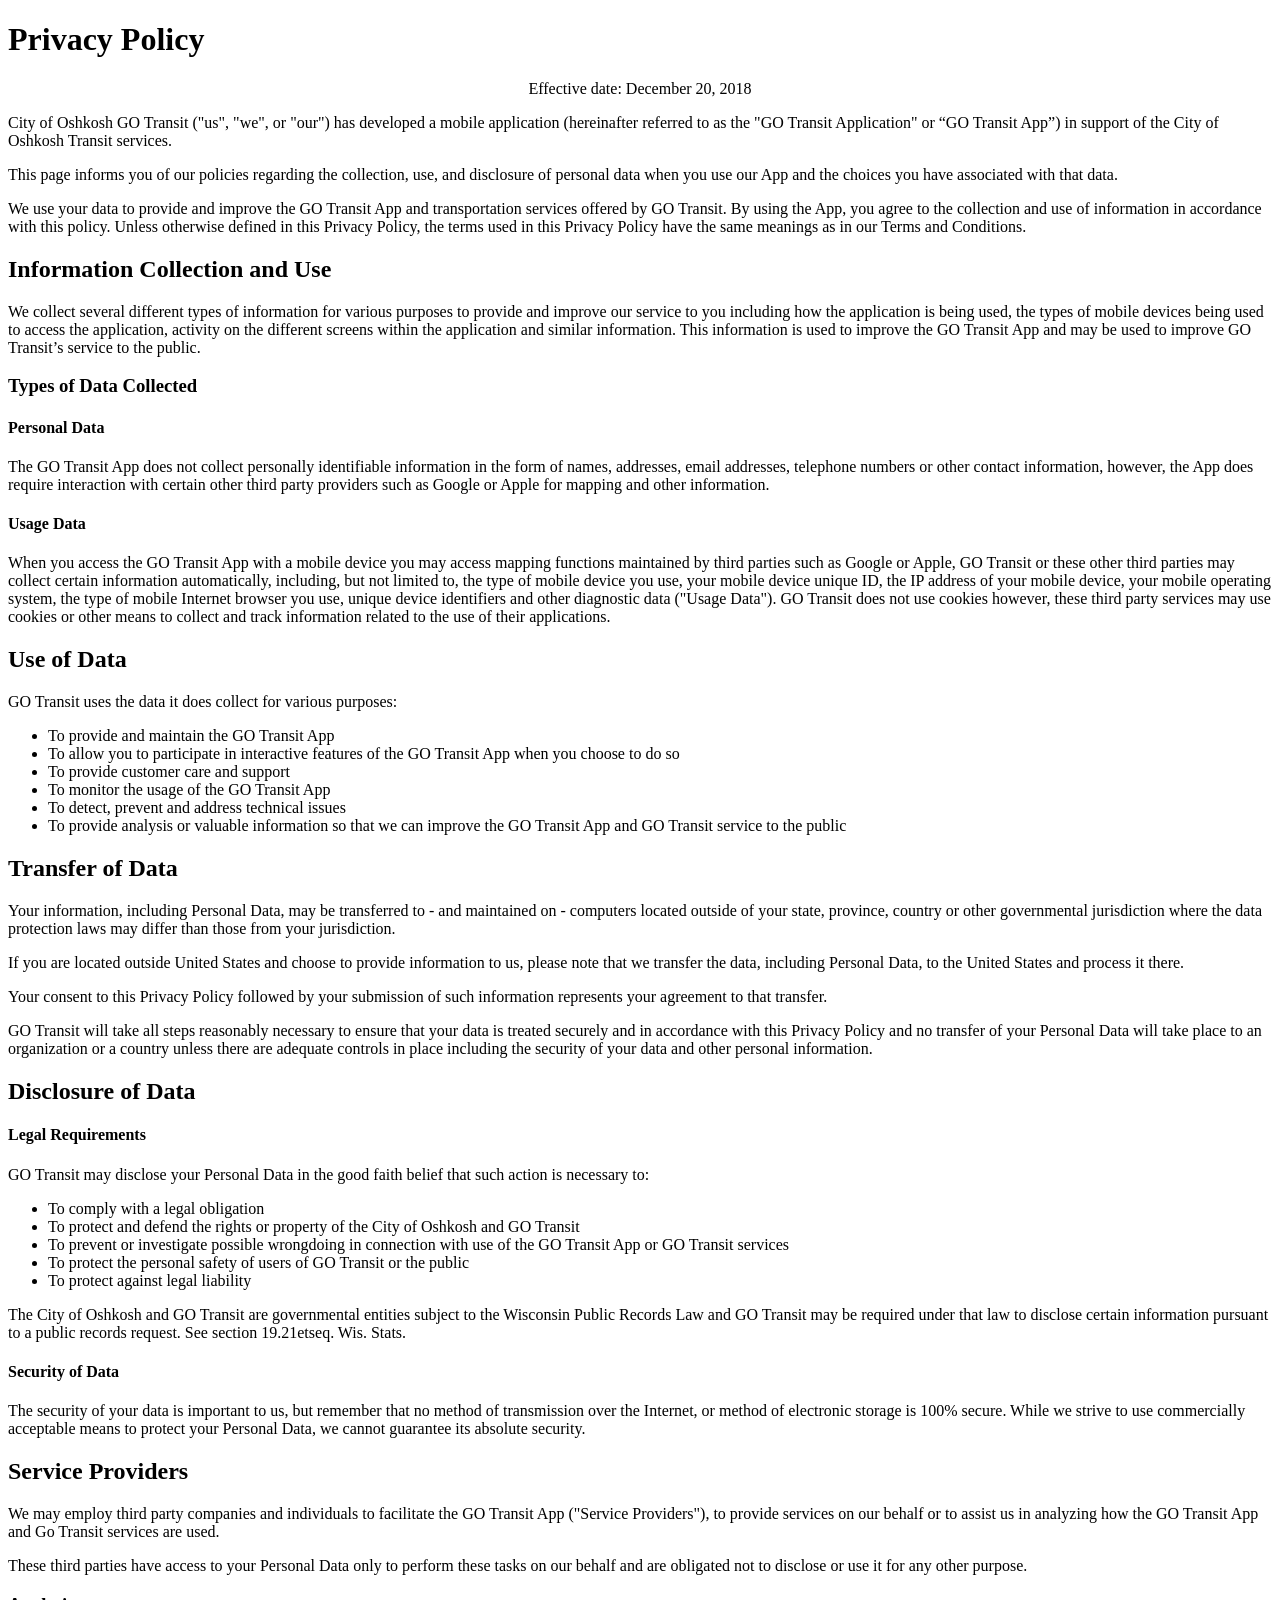
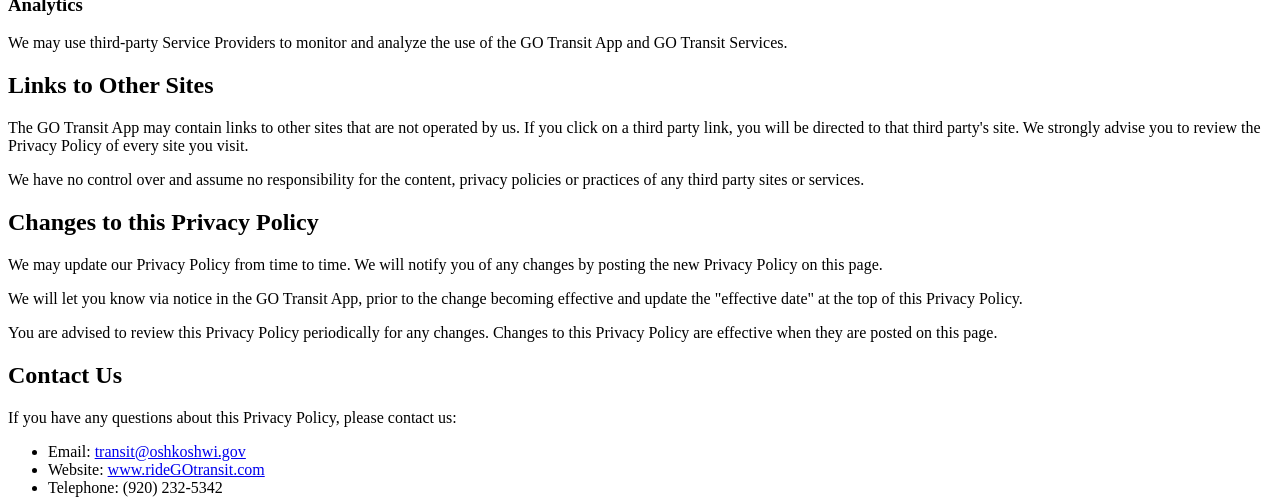
==== index.html @ aa4ab66d "Rename Privacy Policy - Oshkosh GO Transit.html to index.html" ====
<!DOCTYPE html>
<!-- saved from url=(0052)https://www.oshkoshwi.gov/transit/PrivacyPolicy.aspx -->
<html lang="en" style="height: 100%;"><head><meta http-equiv="Content-Type" content="text/html; charset=UTF-8">
    
    <main>
        <div id="InteriorHeader">
            
                
    <h1>Privacy Policy</h1>

           
        </div>
        <div class="container" id="ContentBody">
            
   
<p align="center">Effective date: December 20, 2018</p>
<p>City of Oshkosh GO Transit ("us", "we", or "our") has developed a mobile application (hereinafter referred to as the "GO Transit Application" or “GO Transit App”) in support of the City of Oshkosh Transit services.</p>
<p>This page informs you of our policies regarding the collection, use, and disclosure of personal data when you use our App and the choices you have associated with that data. </p>
<p>We use your data to provide and improve the GO Transit App and transportation services offered by GO Transit. By using the App, you agree to the collection and use of information in accordance with this policy. Unless otherwise defined in this Privacy Policy, the terms used in this Privacy Policy have the same meanings as in our Terms and Conditions.</p>
<h2>Information Collection and Use</h2>
<p>We collect several different types of information for various purposes to provide and improve our service to you including how the application is being used, the types of mobile devices being used to access the application, activity on the different screens within the application and similar information.  This information is used to improve the GO Transit App and may be used to improve GO Transit’s service to the public.</p>
<h3>Types of Data Collected</h3>
<h4>Personal Data</h4>
<p>The GO Transit App does not collect personally identifiable information in the form of names, addresses, email addresses, telephone numbers or other contact information, however, the App does require interaction with certain other third party providers such as Google or Apple for mapping and other information.</p>
<h4>Usage Data</h4>
<p>When you access the GO Transit App with a mobile device you may access mapping functions maintained by third parties such as Google or Apple, GO Transit or these other third parties may collect certain information automatically, including, but not limited to, the type of mobile device you use, your mobile device unique ID, the IP address of your mobile device, your mobile operating system, the type of mobile Internet browser you use, unique device identifiers and other diagnostic data ("Usage Data").  GO Transit does not use cookies however, these third party services may use cookies or other means to collect and track information related to the use of their applications.</p>
<h2>Use of Data</h2>
<p>GO Transit uses the data it does collect for various purposes:</p>
<ul>
<li>To provide and maintain the GO Transit App</li>
<li>To allow you to participate in interactive features of the GO Transit App when you choose to do so</li>
<li>To provide customer care and support</li>
<li>To monitor the usage of the GO Transit App</li>
<li>To detect, prevent and address technical issues</li>
<li>To provide analysis or valuable information so that we can improve the GO Transit App and GO Transit service to the public</li>
</ul>
<h2>Transfer of Data</h2>
<p>Your information, including Personal Data, may be transferred to - and maintained on - computers located outside of your state, province, country or other governmental jurisdiction where the data protection laws may differ than those from your jurisdiction.</p>
<p>If you are located outside United States and choose to provide information to us, please note that we transfer the data, including Personal Data, to the United States and process it there.</p>
<p>Your consent to this Privacy Policy followed by your submission of such information represents your agreement to that transfer.</p>
<p>GO Transit will take all steps reasonably necessary to ensure that your data is treated securely and in accordance with this Privacy Policy and no transfer of your Personal Data will take place to an organization or a country unless there are adequate controls in place including the security of your data and other personal information.</p>
<h2>Disclosure of Data</h2>
<h4>Legal Requirements</h4>
<p>GO Transit may disclose your Personal Data in the good faith belief that such action is necessary to:</p>
<ul>
<li>To comply with a legal obligation</li>
<li>	To protect and defend the rights or property of the City of Oshkosh and GO Transit</li>
<li>To prevent or investigate possible wrongdoing in connection with use of the GO Transit App or GO Transit services</li>
<li>To protect the personal safety of users of GO Transit or the public</li>
<li>To protect against legal liability</li>
</ul>
<p>The City of Oshkosh and GO Transit are governmental entities subject to the Wisconsin Public Records Law and GO Transit may be required under that law to disclose certain information pursuant to a public records request.  See section 19.21etseq. Wis. Stats.</p>
<h4>Security of Data</h4>
<p>The security of your data is important to us, but remember that no method of transmission over the Internet, or method of electronic storage is 100% secure.  While we strive to use commercially acceptable means to protect your Personal Data, we cannot guarantee its absolute security.</p>
<h2>Service Providers</h2>
<p>We may employ third party companies and individuals to facilitate the GO Transit App ("Service Providers"), to provide services on our behalf or to assist us in analyzing how the GO Transit App and Go Transit services are used.</p>
<p>These third parties have access to your Personal Data only to perform these tasks on our behalf and are obligated not to disclose or use it for any other purpose.</p>
<h3>Analytics</h3>
<p>We may use third-party Service Providers to monitor and analyze the use of the GO Transit App and GO Transit Services.</p>
<h2>Links to Other Sites</h2>
<p>The GO Transit App may contain links to other sites that are not operated by us.  If you click on a third party link, you will be directed to that third party's site.  We strongly advise you to review the Privacy Policy of every site you visit.</p>
<p>We have no control over and assume no responsibility for the content, privacy policies or practices of any third party sites or services.</p>
<h2>Changes to this Privacy Policy</h2>
<p>We may update our Privacy Policy from time to time.  We will notify you of any changes by posting the new Privacy Policy on this page.</p>
<p>We will let you know via notice in the GO Transit App, prior to the change becoming effective and update the "effective date" at the top of this Privacy Policy.</p>
<p>You are advised to review this Privacy Policy periodically for any changes.  Changes to this Privacy Policy are effective when they are posted on this page.</p>
<h2>Contact Us</h2>
<p>If you have any questions about this Privacy Policy, please contact us:</p>
<ul>
<li>Email: <a href="mailto:transit@oshkoshwi.gov">transit@oshkoshwi.gov</a></li>
<li>Website: <a href="https://www.ridegotransit.com/" target="_blank">www.rideGOtransit.com</a></li>
<li>Telephone: (920) 232-5342 </li>
</ul>

        </div>
    </main>
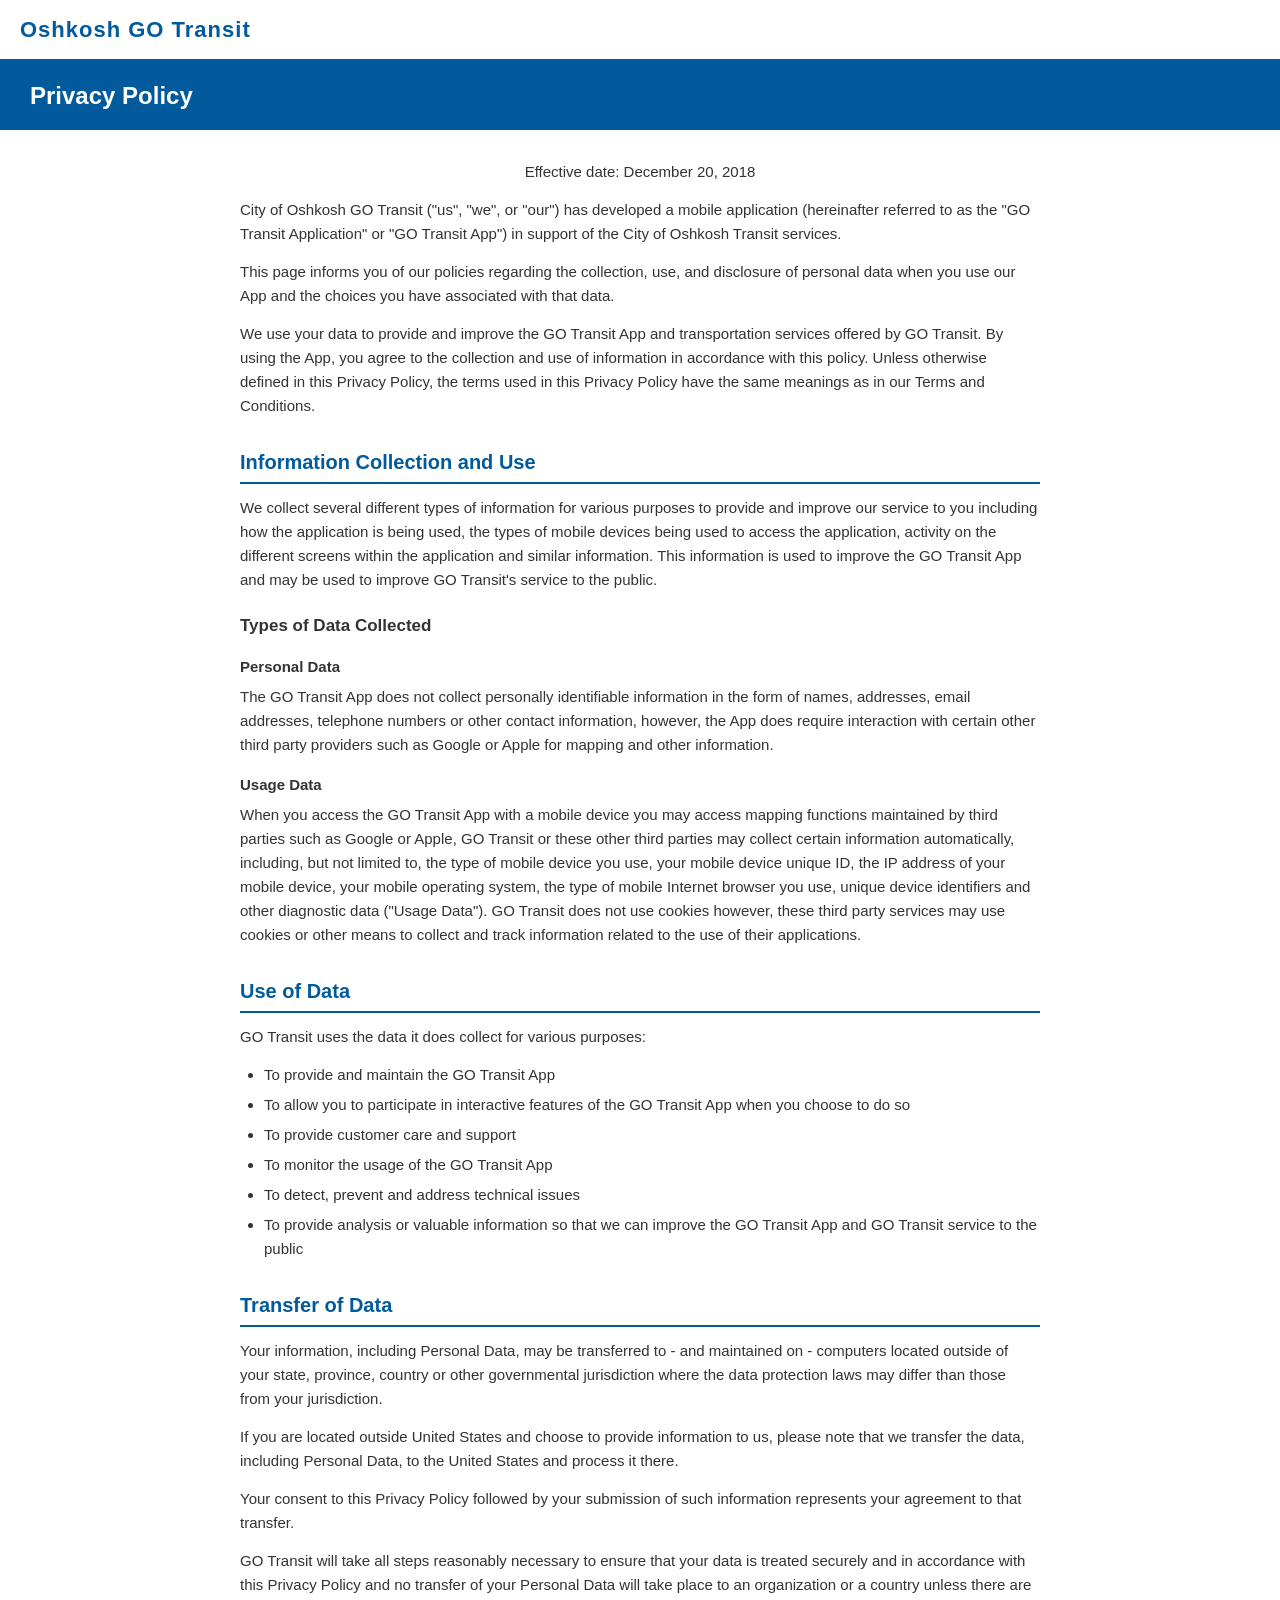
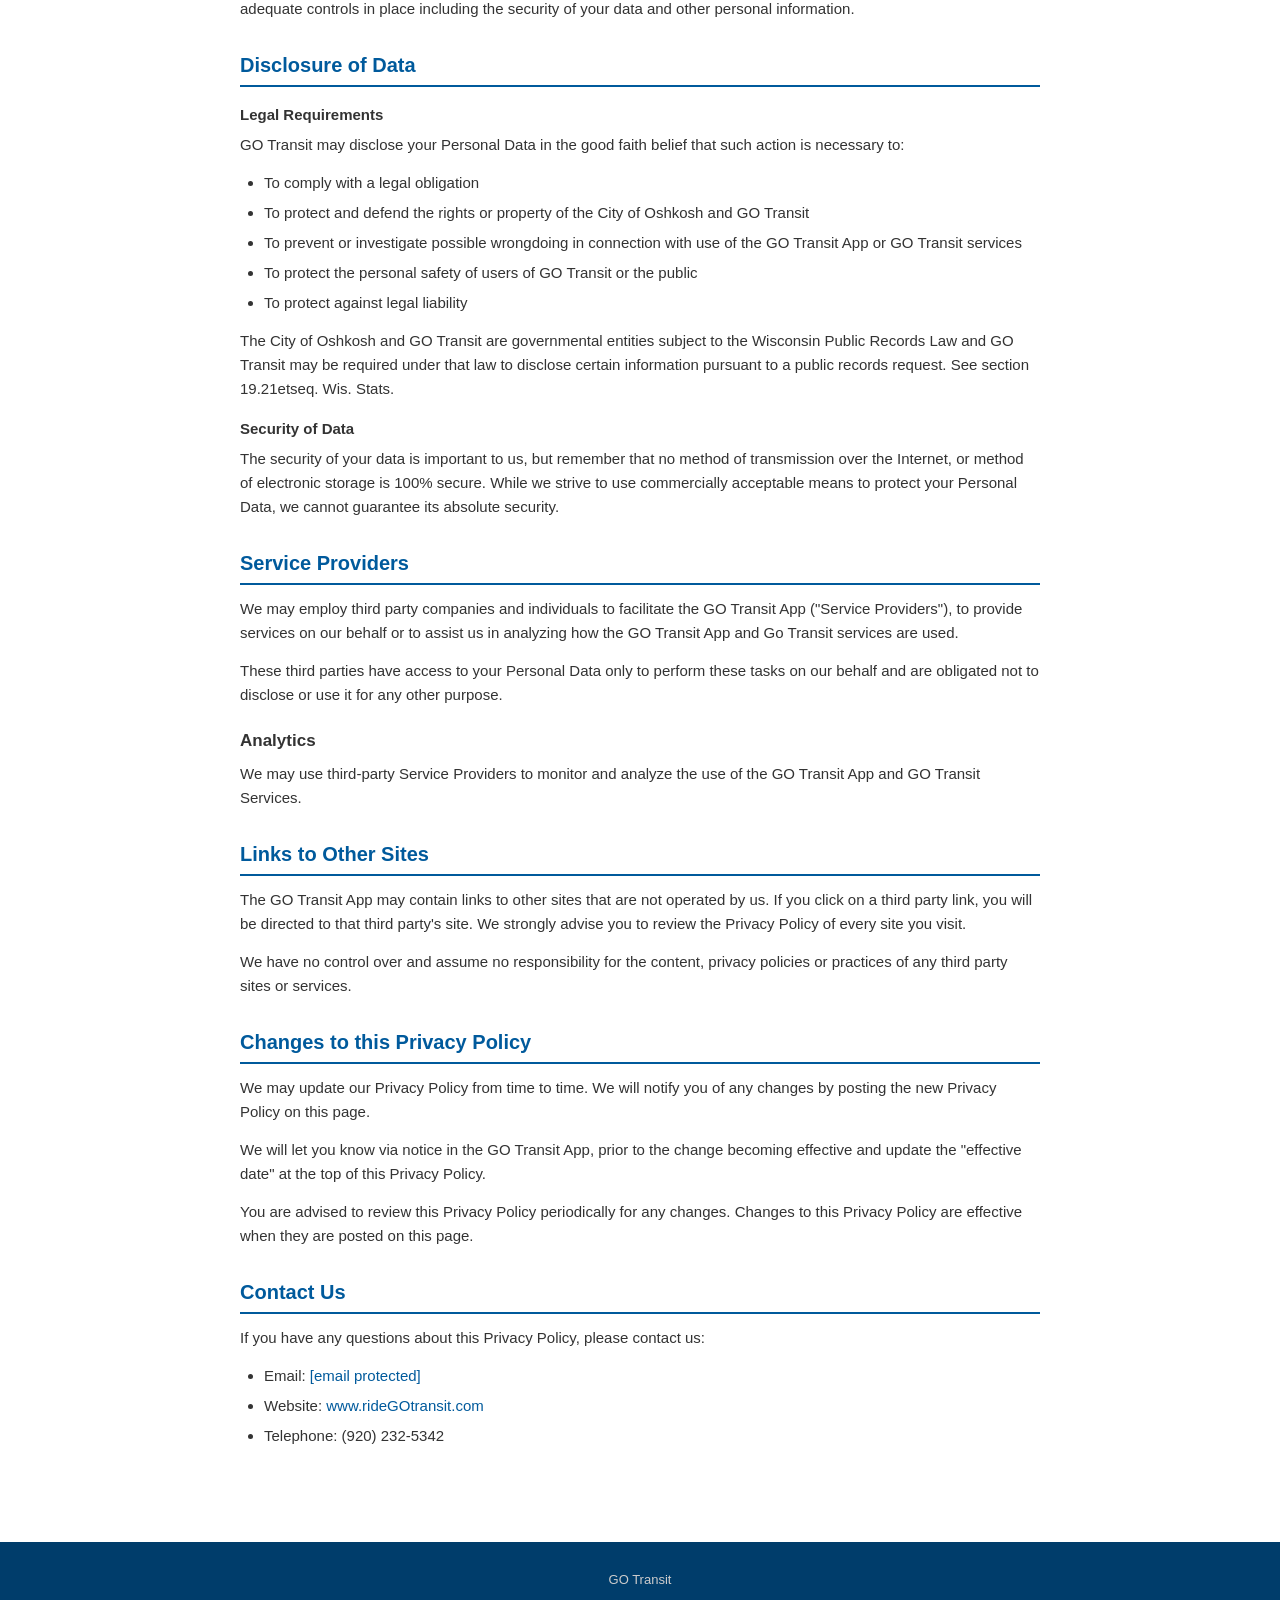
==== commit 5fcf3c6e: "Revise Privacy Policy page structure and content" ====
--- a/index.html
+++ b/index.html
@@ -1,82 +1,193 @@
 <!DOCTYPE html>
-<!-- saved from url=(0052)https://www.oshkoshwi.gov/transit/PrivacyPolicy.aspx -->
-<html lang="en" style="height: 100%;"><head><meta http-equiv="Content-Type" content="text/html; charset=UTF-8">
-    
-    <main>
-        <div id="InteriorHeader">
-            
-                
+<html lang="en">
+<head>
+  <meta http-equiv="Content-Type" content="text/html; charset=UTF-8">
+  <meta name="viewport" content="width=device-width, initial-scale=1.0">
+  <title>Privacy Policy - Oshkosh GO Transit</title>
+  <style>
+    * { box-sizing: border-box; margin: 0; padding: 0; }
+
+    body {
+      font-family: Arial, Helvetica, sans-serif;
+      font-size: 15px;
+      line-height: 1.6;
+      color: #333;
+      background: #fff;
+    }
+
+    /* Header */
+    #header {
+      background-color: #fff;
+      border-bottom: 4px solid #005a9c;
+      padding: 12px 20px;
+    }
+    #header img {
+      height: 60px;
+    }
+
+    /* Interior header / page title bar */
+    #InteriorHeader {
+      background-color: #005a9c;
+      color: #fff;
+      padding: 14px 30px;
+    }
+    #InteriorHeader h1 {
+      font-size: 24px;
+      font-weight: bold;
+      color: #fff;
+      margin: 0;
+    }
+
+    /* Main content */
+    .container#ContentBody {
+      max-width: 860px;
+      margin: 30px auto;
+      padding: 0 30px 40px;
+    }
+
+    p {
+      margin: 0 0 14px;
+    }
+
+    h2 {
+      font-size: 20px;
+      color: #005a9c;
+      border-bottom: 2px solid #005a9c;
+      padding-bottom: 4px;
+      margin: 28px 0 12px;
+    }
+
+    h3 {
+      font-size: 17px;
+      color: #333;
+      margin: 20px 0 8px;
+    }
+
+    h4 {
+      font-size: 15px;
+      font-weight: bold;
+      color: #333;
+      margin: 16px 0 6px;
+    }
+
+    ul {
+      margin: 0 0 14px 24px;
+    }
+
+    ul li {
+      margin-bottom: 6px;
+    }
+
+    a {
+      color: #005a9c;
+      text-decoration: none;
+    }
+
+    a:hover {
+      text-decoration: underline;
+    }
+
+    /* Footer */
+    #footer {
+      background-color: #003d6b;
+      color: #ccc;
+      text-align: center;
+      padding: 24px 20px;
+      font-size: 13px;
+      margin-top: 40px;
+    }
+    #footer p {
+      margin: 4px 0;
+      color: #ccc;
+    }
+  </style>
+</head>
+<body>
+
+  <div id="header">
+    <span style="font-size: 22px; font-weight: bold; color: #005a9c; letter-spacing: 1px;">Oshkosh GO Transit</span>
+  </div>
+
+  <div id="InteriorHeader">
     <h1>Privacy Policy</h1>
+  </div>
 
-           
-        </div>
-        <div class="container" id="ContentBody">
-            
-   
-<p align="center">Effective date: December 20, 2018</p>
-<p>City of Oshkosh GO Transit ("us", "we", or "our") has developed a mobile application (hereinafter referred to as the "GO Transit Application" or “GO Transit App”) in support of the City of Oshkosh Transit services.</p>
-<p>This page informs you of our policies regarding the collection, use, and disclosure of personal data when you use our App and the choices you have associated with that data. </p>
-<p>We use your data to provide and improve the GO Transit App and transportation services offered by GO Transit. By using the App, you agree to the collection and use of information in accordance with this policy. Unless otherwise defined in this Privacy Policy, the terms used in this Privacy Policy have the same meanings as in our Terms and Conditions.</p>
-<h2>Information Collection and Use</h2>
-<p>We collect several different types of information for various purposes to provide and improve our service to you including how the application is being used, the types of mobile devices being used to access the application, activity on the different screens within the application and similar information.  This information is used to improve the GO Transit App and may be used to improve GO Transit’s service to the public.</p>
-<h3>Types of Data Collected</h3>
-<h4>Personal Data</h4>
-<p>The GO Transit App does not collect personally identifiable information in the form of names, addresses, email addresses, telephone numbers or other contact information, however, the App does require interaction with certain other third party providers such as Google or Apple for mapping and other information.</p>
-<h4>Usage Data</h4>
-<p>When you access the GO Transit App with a mobile device you may access mapping functions maintained by third parties such as Google or Apple, GO Transit or these other third parties may collect certain information automatically, including, but not limited to, the type of mobile device you use, your mobile device unique ID, the IP address of your mobile device, your mobile operating system, the type of mobile Internet browser you use, unique device identifiers and other diagnostic data ("Usage Data").  GO Transit does not use cookies however, these third party services may use cookies or other means to collect and track information related to the use of their applications.</p>
-<h2>Use of Data</h2>
-<p>GO Transit uses the data it does collect for various purposes:</p>
-<ul>
-<li>To provide and maintain the GO Transit App</li>
-<li>To allow you to participate in interactive features of the GO Transit App when you choose to do so</li>
-<li>To provide customer care and support</li>
-<li>To monitor the usage of the GO Transit App</li>
-<li>To detect, prevent and address technical issues</li>
-<li>To provide analysis or valuable information so that we can improve the GO Transit App and GO Transit service to the public</li>
-</ul>
-<h2>Transfer of Data</h2>
-<p>Your information, including Personal Data, may be transferred to - and maintained on - computers located outside of your state, province, country or other governmental jurisdiction where the data protection laws may differ than those from your jurisdiction.</p>
-<p>If you are located outside United States and choose to provide information to us, please note that we transfer the data, including Personal Data, to the United States and process it there.</p>
-<p>Your consent to this Privacy Policy followed by your submission of such information represents your agreement to that transfer.</p>
-<p>GO Transit will take all steps reasonably necessary to ensure that your data is treated securely and in accordance with this Privacy Policy and no transfer of your Personal Data will take place to an organization or a country unless there are adequate controls in place including the security of your data and other personal information.</p>
-<h2>Disclosure of Data</h2>
-<h4>Legal Requirements</h4>
-<p>GO Transit may disclose your Personal Data in the good faith belief that such action is necessary to:</p>
-<ul>
-<li>To comply with a legal obligation</li>
-<li>	To protect and defend the rights or property of the City of Oshkosh and GO Transit</li>
-<li>To prevent or investigate possible wrongdoing in connection with use of the GO Transit App or GO Transit services</li>
-<li>To protect the personal safety of users of GO Transit or the public</li>
-<li>To protect against legal liability</li>
-</ul>
-<p>The City of Oshkosh and GO Transit are governmental entities subject to the Wisconsin Public Records Law and GO Transit may be required under that law to disclose certain information pursuant to a public records request.  See section 19.21etseq. Wis. Stats.</p>
-<h4>Security of Data</h4>
-<p>The security of your data is important to us, but remember that no method of transmission over the Internet, or method of electronic storage is 100% secure.  While we strive to use commercially acceptable means to protect your Personal Data, we cannot guarantee its absolute security.</p>
-<h2>Service Providers</h2>
-<p>We may employ third party companies and individuals to facilitate the GO Transit App ("Service Providers"), to provide services on our behalf or to assist us in analyzing how the GO Transit App and Go Transit services are used.</p>
-<p>These third parties have access to your Personal Data only to perform these tasks on our behalf and are obligated not to disclose or use it for any other purpose.</p>
-<h3>Analytics</h3>
-<p>We may use third-party Service Providers to monitor and analyze the use of the GO Transit App and GO Transit Services.</p>
-<h2>Links to Other Sites</h2>
-<p>The GO Transit App may contain links to other sites that are not operated by us.  If you click on a third party link, you will be directed to that third party's site.  We strongly advise you to review the Privacy Policy of every site you visit.</p>
-<p>We have no control over and assume no responsibility for the content, privacy policies or practices of any third party sites or services.</p>
-<h2>Changes to this Privacy Policy</h2>
-<p>We may update our Privacy Policy from time to time.  We will notify you of any changes by posting the new Privacy Policy on this page.</p>
-<p>We will let you know via notice in the GO Transit App, prior to the change becoming effective and update the "effective date" at the top of this Privacy Policy.</p>
-<p>You are advised to review this Privacy Policy periodically for any changes.  Changes to this Privacy Policy are effective when they are posted on this page.</p>
-<h2>Contact Us</h2>
-<p>If you have any questions about this Privacy Policy, please contact us:</p>
-<ul>
-<li>Email: <a href="mailto:transit@oshkoshwi.gov">transit@oshkoshwi.gov</a></li>
-<li>Website: <a href="https://www.ridegotransit.com/" target="_blank">www.rideGOtransit.com</a></li>
-<li>Telephone: (920) 232-5342 </li>
-</ul>
+  <main>
+    <div class="container" id="ContentBody">
 
-        </div>
-    </main>
-    
-  
-    
- 
+      <p align="center">Effective date: December 20, 2018</p>
+      <p>City of Oshkosh GO Transit ("us", "we", or "our") has developed a mobile application (hereinafter referred to as the "GO Transit Application" or "GO Transit App") in support of the City of Oshkosh Transit services.</p>
+      <p>This page informs you of our policies regarding the collection, use, and disclosure of personal data when you use our App and the choices you have associated with that data.</p>
+      <p>We use your data to provide and improve the GO Transit App and transportation services offered by GO Transit. By using the App, you agree to the collection and use of information in accordance with this policy. Unless otherwise defined in this Privacy Policy, the terms used in this Privacy Policy have the same meanings as in our Terms and Conditions.</p>
 
+      <h2>Information Collection and Use</h2>
+      <p>We collect several different types of information for various purposes to provide and improve our service to you including how the application is being used, the types of mobile devices being used to access the application, activity on the different screens within the application and similar information. This information is used to improve the GO Transit App and may be used to improve GO Transit's service to the public.</p>
 
+      <h3>Types of Data Collected</h3>
+      <h4>Personal Data</h4>
+      <p>The GO Transit App does not collect personally identifiable information in the form of names, addresses, email addresses, telephone numbers or other contact information, however, the App does require interaction with certain other third party providers such as Google or Apple for mapping and other information.</p>
+
+      <h4>Usage Data</h4>
+      <p>When you access the GO Transit App with a mobile device you may access mapping functions maintained by third parties such as Google or Apple, GO Transit or these other third parties may collect certain information automatically, including, but not limited to, the type of mobile device you use, your mobile device unique ID, the IP address of your mobile device, your mobile operating system, the type of mobile Internet browser you use, unique device identifiers and other diagnostic data ("Usage Data"). GO Transit does not use cookies however, these third party services may use cookies or other means to collect and track information related to the use of their applications.</p>
+
+      <h2>Use of Data</h2>
+      <p>GO Transit uses the data it does collect for various purposes:</p>
+      <ul>
+        <li>To provide and maintain the GO Transit App</li>
+        <li>To allow you to participate in interactive features of the GO Transit App when you choose to do so</li>
+        <li>To provide customer care and support</li>
+        <li>To monitor the usage of the GO Transit App</li>
+        <li>To detect, prevent and address technical issues</li>
+        <li>To provide analysis or valuable information so that we can improve the GO Transit App and GO Transit service to the public</li>
+      </ul>
+
+      <h2>Transfer of Data</h2>
+      <p>Your information, including Personal Data, may be transferred to - and maintained on - computers located outside of your state, province, country or other governmental jurisdiction where the data protection laws may differ than those from your jurisdiction.</p>
+      <p>If you are located outside United States and choose to provide information to us, please note that we transfer the data, including Personal Data, to the United States and process it there.</p>
+      <p>Your consent to this Privacy Policy followed by your submission of such information represents your agreement to that transfer.</p>
+      <p>GO Transit will take all steps reasonably necessary to ensure that your data is treated securely and in accordance with this Privacy Policy and no transfer of your Personal Data will take place to an organization or a country unless there are adequate controls in place including the security of your data and other personal information.</p>
+
+      <h2>Disclosure of Data</h2>
+      <h4>Legal Requirements</h4>
+      <p>GO Transit may disclose your Personal Data in the good faith belief that such action is necessary to:</p>
+      <ul>
+        <li>To comply with a legal obligation</li>
+        <li>To protect and defend the rights or property of the City of Oshkosh and GO Transit</li>
+        <li>To prevent or investigate possible wrongdoing in connection with use of the GO Transit App or GO Transit services</li>
+        <li>To protect the personal safety of users of GO Transit or the public</li>
+        <li>To protect against legal liability</li>
+      </ul>
+      <p>The City of Oshkosh and GO Transit are governmental entities subject to the Wisconsin Public Records Law and GO Transit may be required under that law to disclose certain information pursuant to a public records request. See section 19.21etseq. Wis. Stats.</p>
+
+      <h4>Security of Data</h4>
+      <p>The security of your data is important to us, but remember that no method of transmission over the Internet, or method of electronic storage is 100% secure. While we strive to use commercially acceptable means to protect your Personal Data, we cannot guarantee its absolute security.</p>
+
+      <h2>Service Providers</h2>
+      <p>We may employ third party companies and individuals to facilitate the GO Transit App ("Service Providers"), to provide services on our behalf or to assist us in analyzing how the GO Transit App and Go Transit services are used.</p>
+      <p>These third parties have access to your Personal Data only to perform these tasks on our behalf and are obligated not to disclose or use it for any other purpose.</p>
+
+      <h3>Analytics</h3>
+      <p>We may use third-party Service Providers to monitor and analyze the use of the GO Transit App and GO Transit Services.</p>
+
+      <h2>Links to Other Sites</h2>
+      <p>The GO Transit App may contain links to other sites that are not operated by us. If you click on a third party link, you will be directed to that third party's site. We strongly advise you to review the Privacy Policy of every site you visit.</p>
+      <p>We have no control over and assume no responsibility for the content, privacy policies or practices of any third party sites or services.</p>
+
+      <h2>Changes to this Privacy Policy</h2>
+      <p>We may update our Privacy Policy from time to time. We will notify you of any changes by posting the new Privacy Policy on this page.</p>
+      <p>We will let you know via notice in the GO Transit App, prior to the change becoming effective and update the "effective date" at the top of this Privacy Policy.</p>
+      <p>You are advised to review this Privacy Policy periodically for any changes. Changes to this Privacy Policy are effective when they are posted on this page.</p>
+
+      <h2>Contact Us</h2>
+      <p>If you have any questions about this Privacy Policy, please contact us:</p>
+      <ul>
+        <li>Email: <a href="/cdn-cgi/l/email-protection#fd898f9c938e9489bd928e9596928e958a94d39a928b"><span class="__cf_email__" data-cfemail="6713150609140e132708140f0c08140f100e49000811">[email&#160;protected]</span></a></li>
+        <li>Website: <a href="https://www.ridegotransit.com/" target="_blank">www.rideGOtransit.com</a></li>
+        <li>Telephone: (920) 232-5342</li>
+      </ul>
+
+    </div>
+  </main>
+
+  <div id="footer">
+    <p>GO Transit</p>
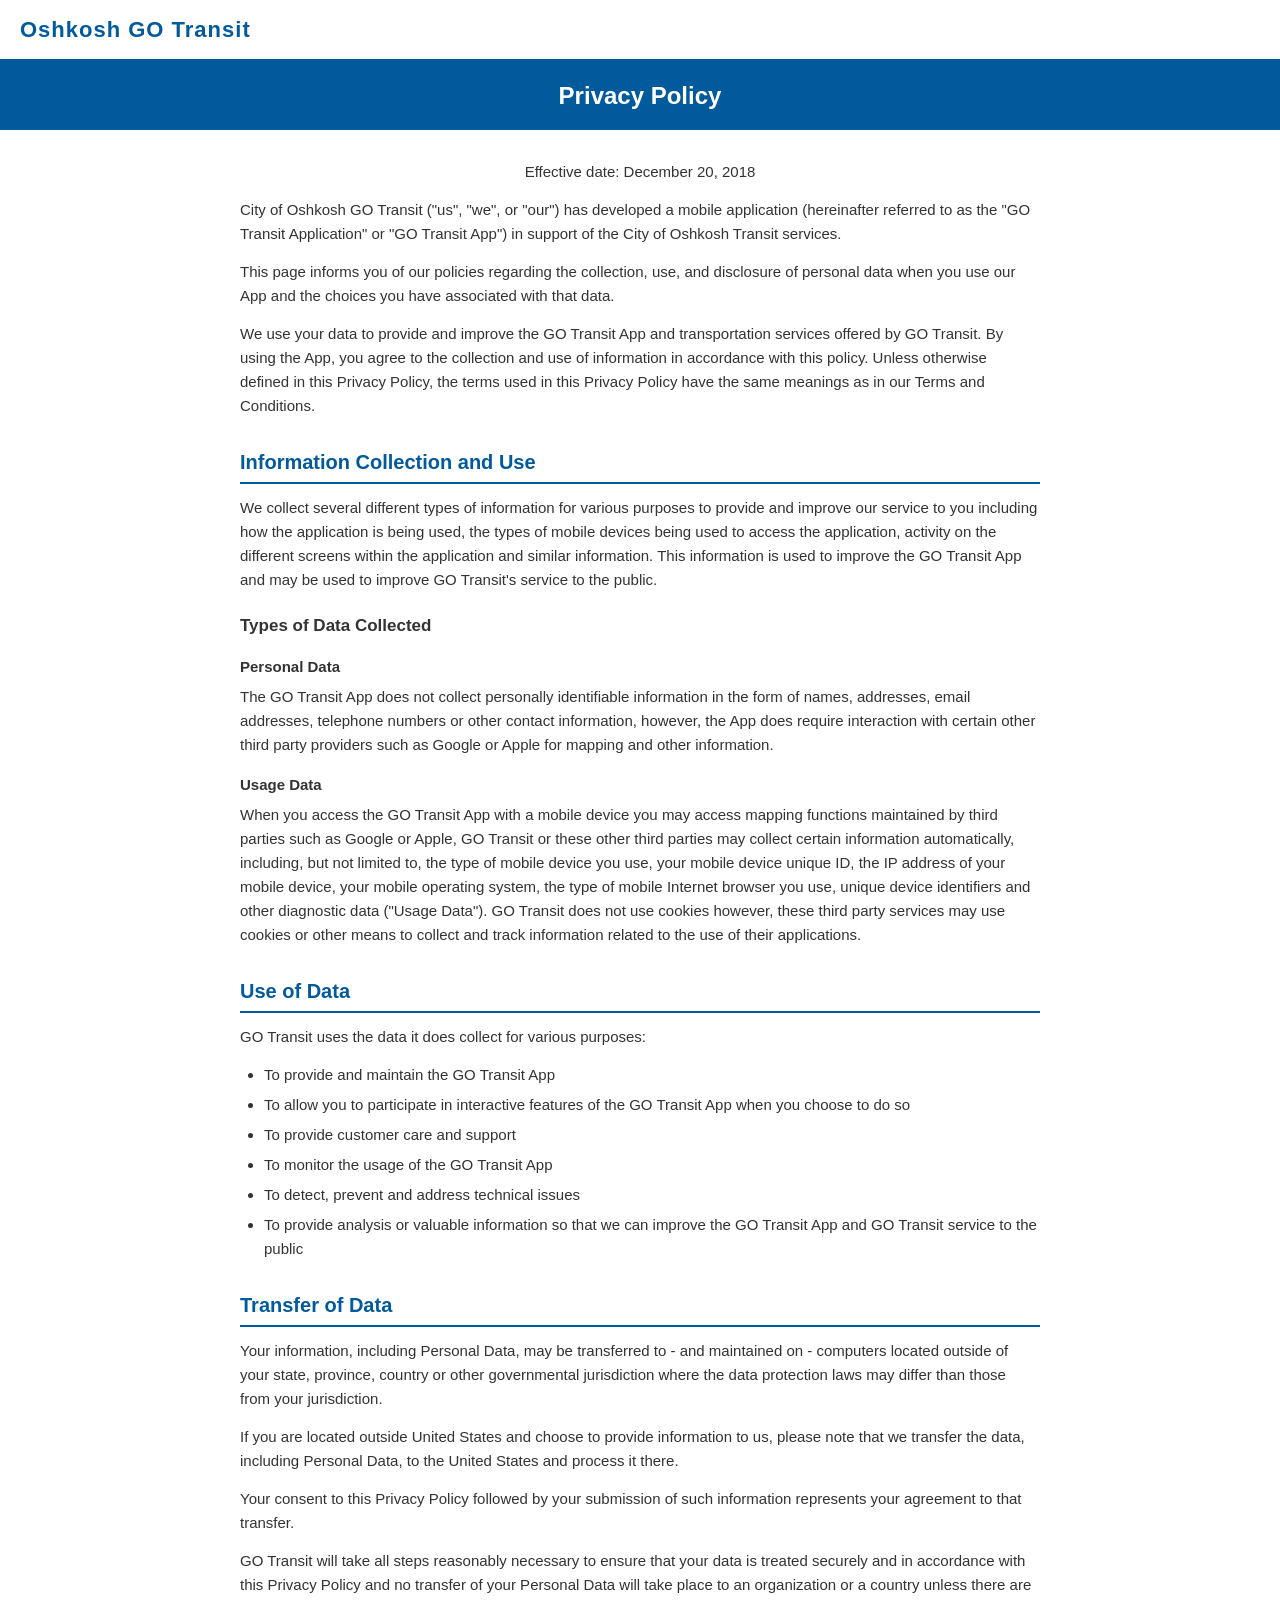
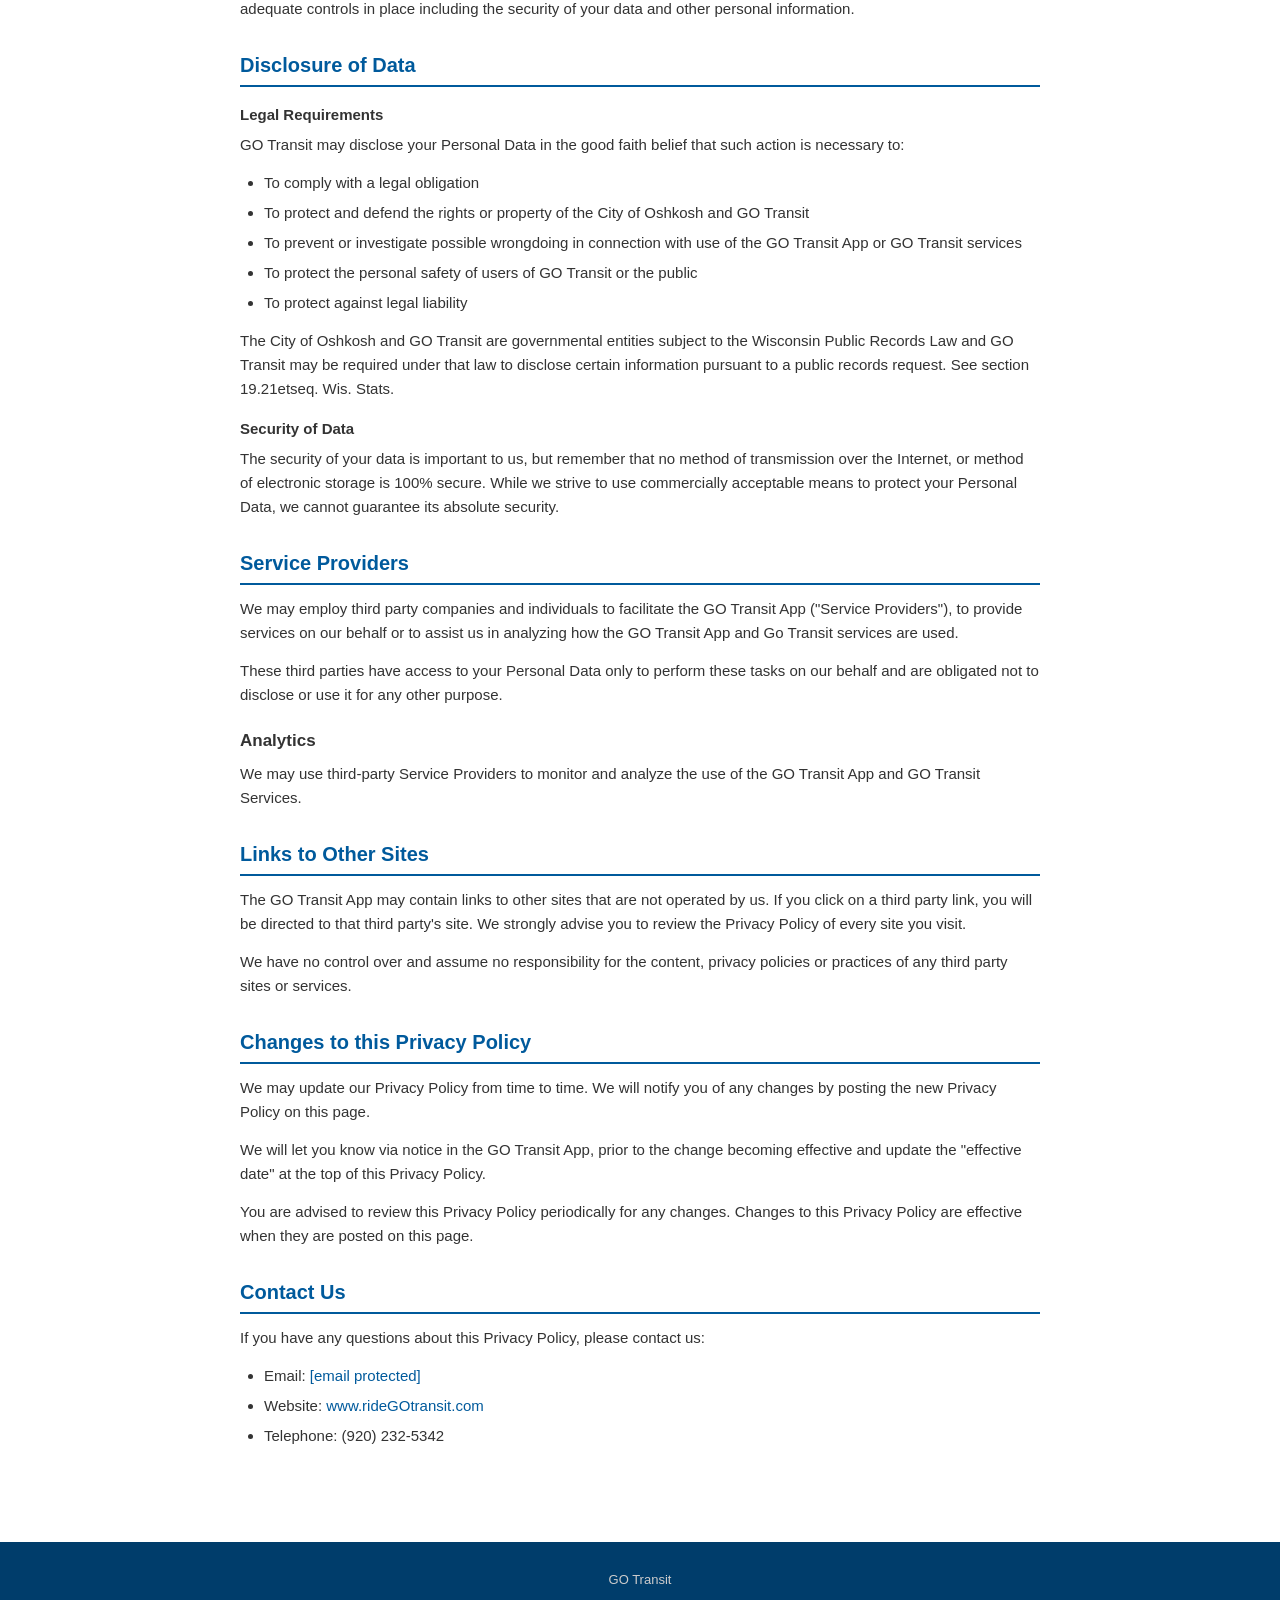
==== commit 48840d70: "Center align Privacy Policy header" ====
--- a/index.html
+++ b/index.html
@@ -109,7 +109,7 @@
   </div>
 
   <div id="InteriorHeader">
-    <h1>Privacy Policy</h1>
+    <h1 style="text-align: center;">Privacy Policy</h1>
   </div>
 
   <main>
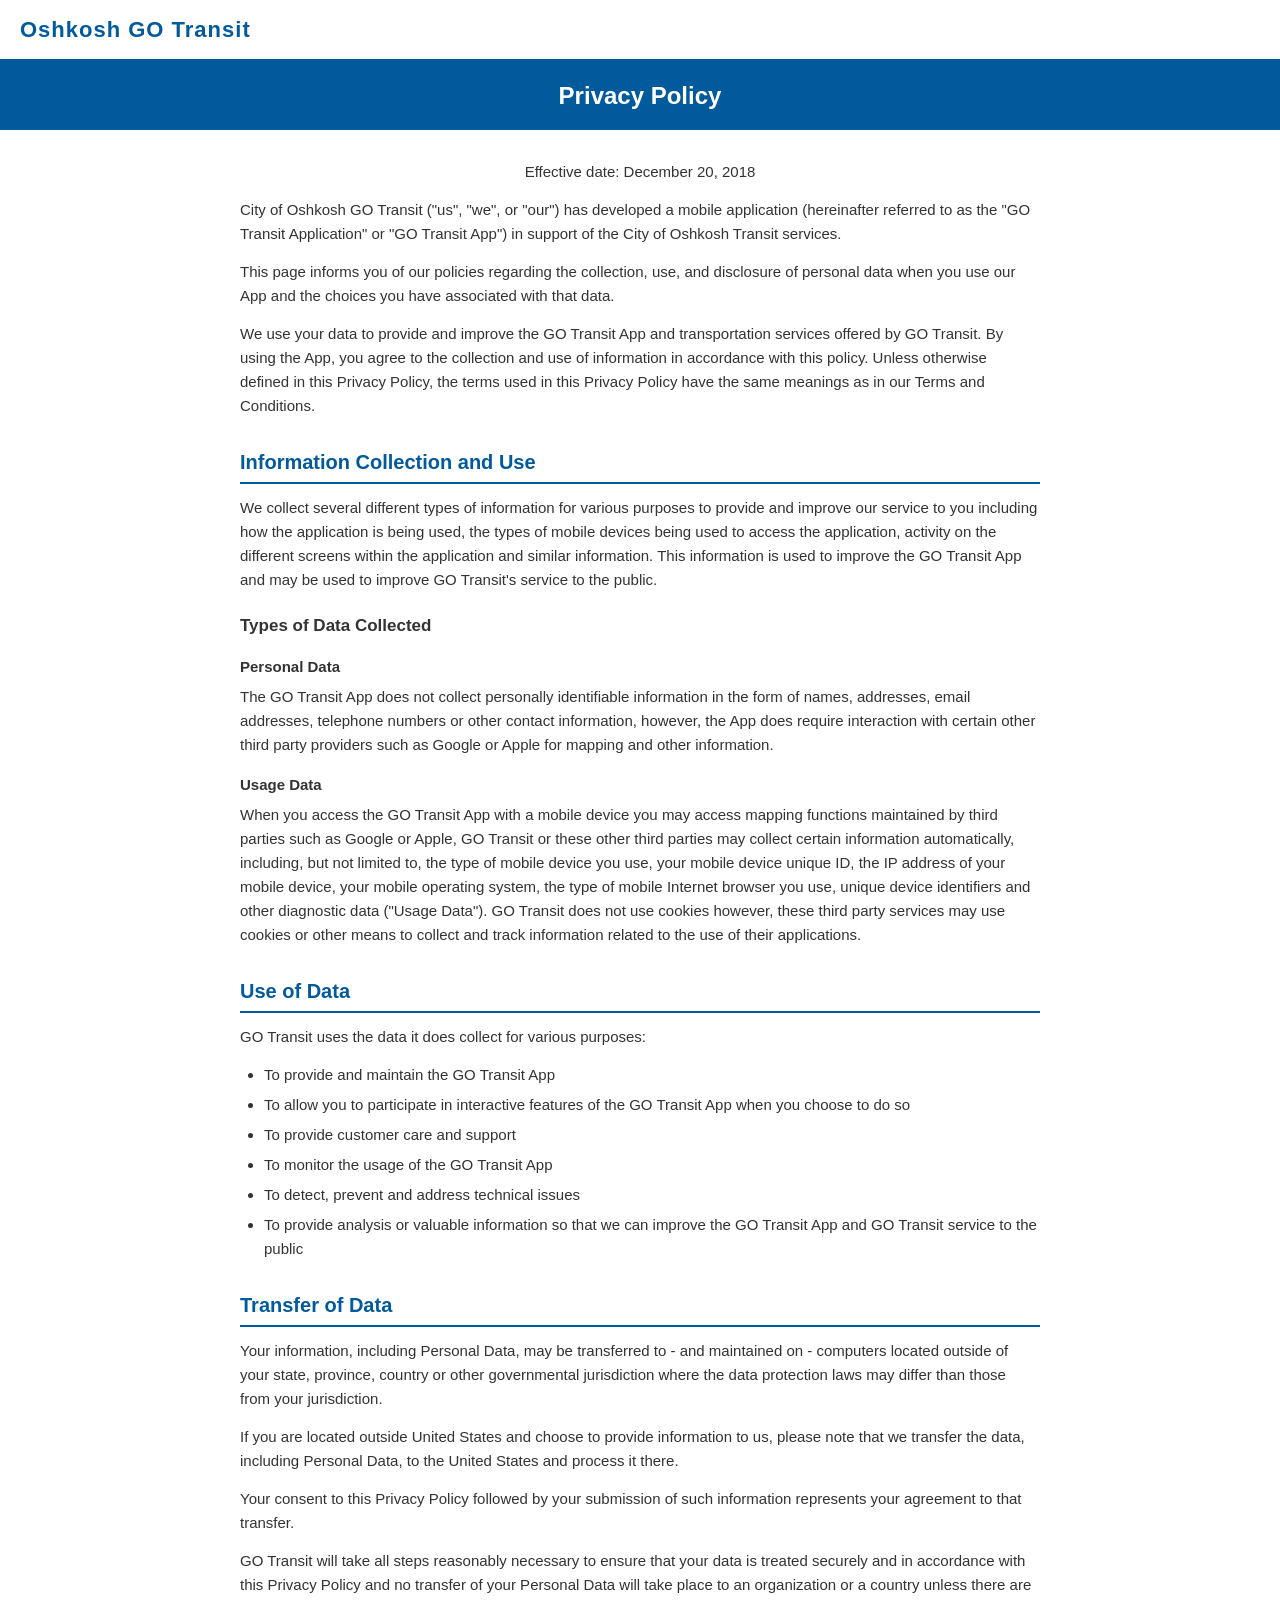
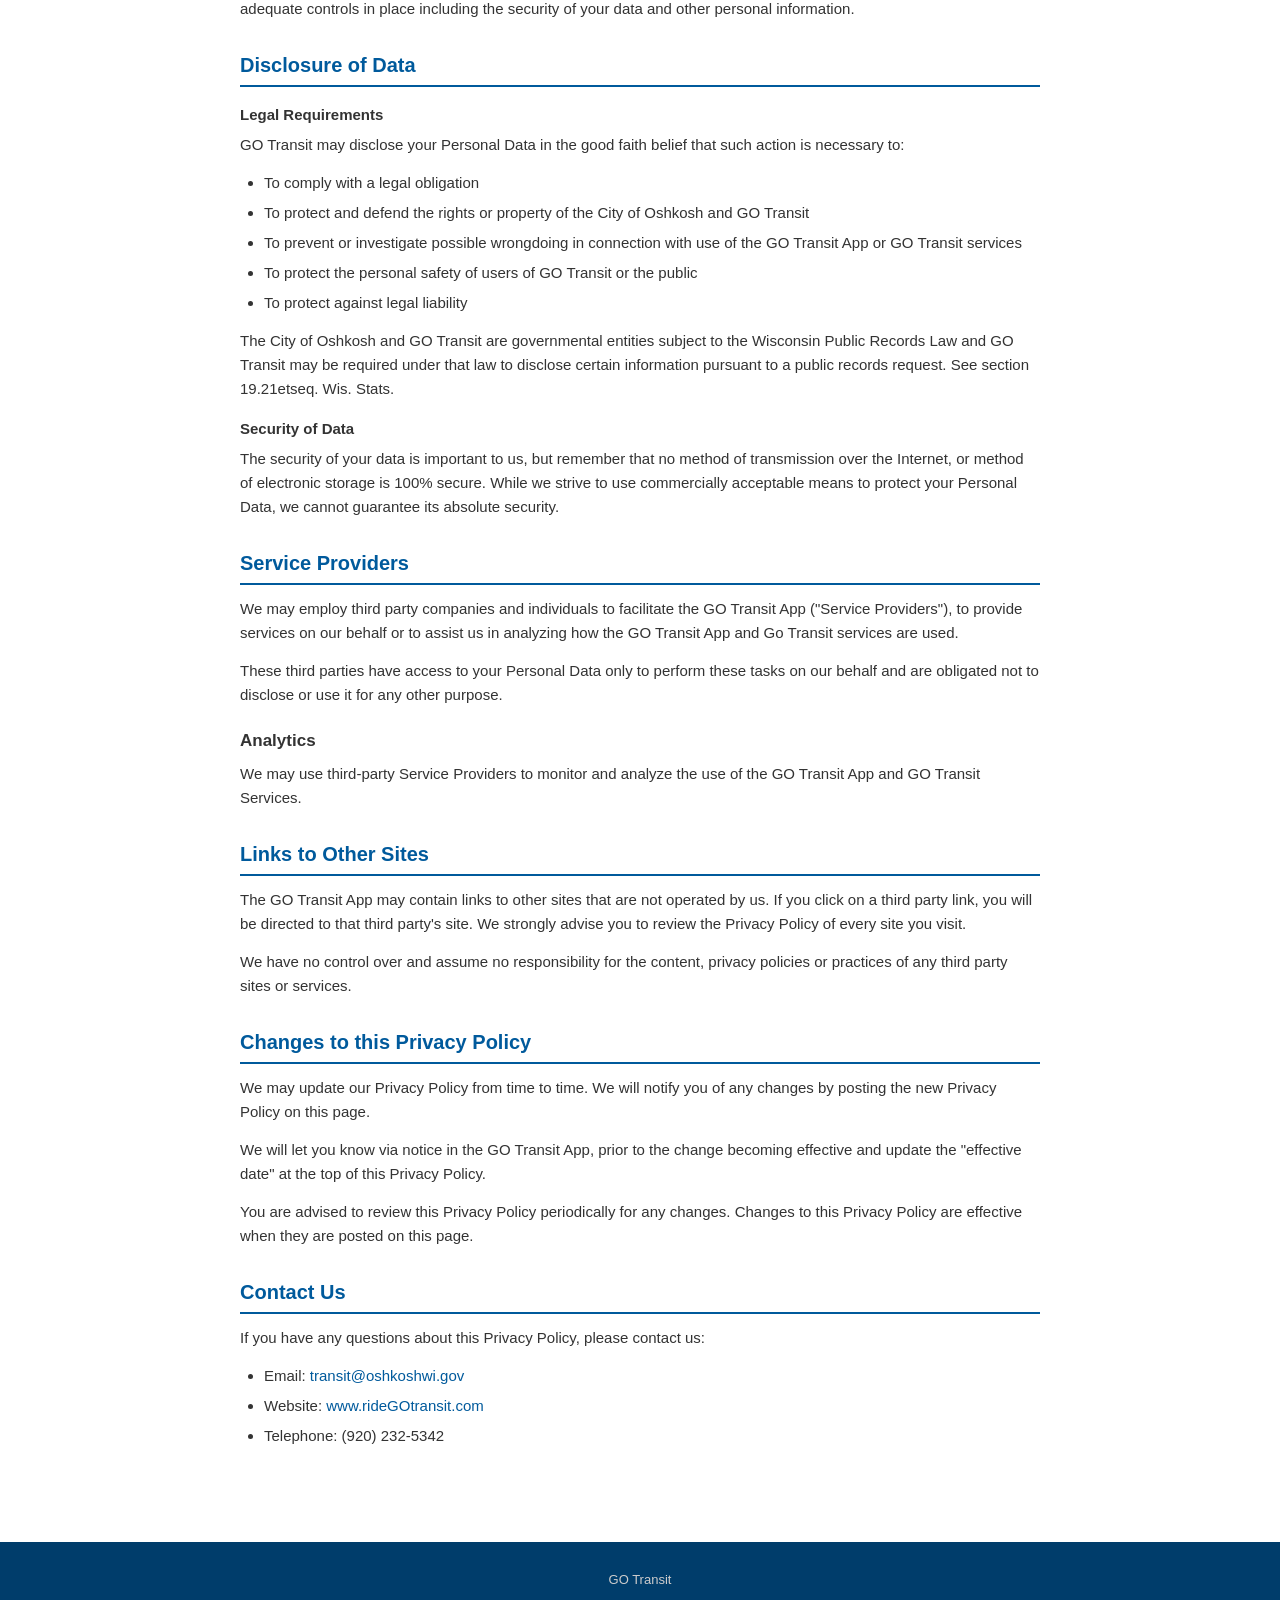
==== commit 2603c855: "Update contact email in Privacy Policy section" ====
--- a/index.html
+++ b/index.html
@@ -180,8 +180,8 @@
 
       <h2>Contact Us</h2>
       <p>If you have any questions about this Privacy Policy, please contact us:</p>
-      <ul>
-        <li>Email: <a href="/cdn-cgi/l/email-protection#fd898f9c938e9489bd928e9596928e958a94d39a928b"><span class="__cf_email__" data-cfemail="6713150609140e132708140f0c08140f100e49000811">[email&#160;protected]</span></a></li>
+      <ul>        
+        <li>Email: <a href="&#109;&#97;&#105;&#108;&#116;&#111;&#58;&#116;&#114;&#97;&#110;&#115;&#105;&#116;&#64;&#111;&#115;&#104;&#107;&#111;&#115;&#104;&#119;&#105;&#46;&#103;&#111;&#118;">&#116;&#114;&#97;&#110;&#115;&#105;&#116;&#64;&#111;&#115;&#104;&#107;&#111;&#115;&#104;&#119;&#105;&#46;&#103;&#111;&#118;</a></li>        
         <li>Website: <a href="https://www.ridegotransit.com/" target="_blank">www.rideGOtransit.com</a></li>
         <li>Telephone: (920) 232-5342</li>
       </ul>
